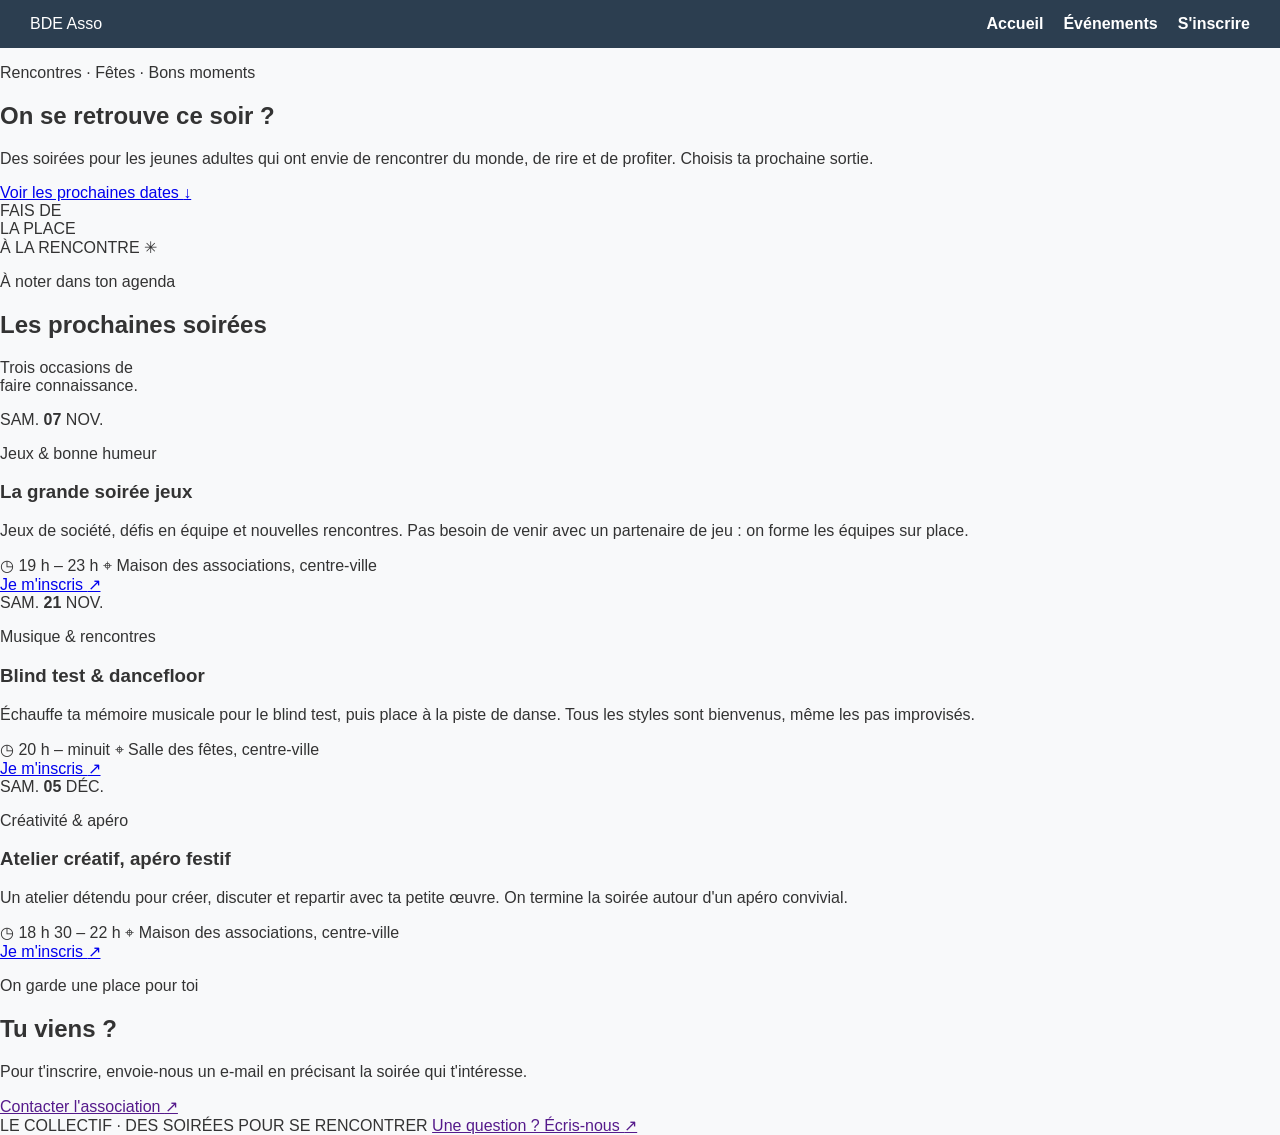
==== event.html @ 747a80a0 "Premier jet pour evenement" ====
<!DOCTYPE html>
<html lang="fr">
<head>
	<meta charset="UTF-8">
	<meta name="viewport" content="width=device-width, initial-scale=1.0">
	<meta name="theme-color" content="#f4f2eb">
	<title>Nos soirées | Le collectif</title>
	<link rel="stylesheet" href="style.css">
</head>
<body>
	<header>
		<nav class="navbar">
			<div class="logo">BDE Asso</div>
			<ul class="nav-links">
				<li><a href="#presentation">Accueil</a></li>
				<li><a href="#evenements">Événements</a></li>
				<li><a href="#inscription">S'inscrire</a></li>
			</ul>
		</nav>
	</header>

	<main>
		<section class="intro" id="presentation" aria-labelledby="page-title">
			<p class="eyebrow"><span></span> Rencontres · Fêtes · Bons moments</p>
			<h1 id="page-title">On se retrouve <span>ce soir&nbsp;?</span></h1>
			<p class="intro-copy">Des soirées pour les jeunes adultes qui ont envie de rencontrer du monde, de rire et de profiter. Choisis ta prochaine sortie.</p>
			<a class="text-link" href="#evenements">Voir les prochaines dates <span aria-hidden="true">↓</span></a>
			<div class="intro-stamp" aria-hidden="true">
				<span>FAIS DE<br>LA PLACE<br>À LA RENCONTRE</span>
				<span class="stamp-star">✳</span>
			</div>
		</section>

		<section class="events" id="evenements" aria-labelledby="events-title">
			<div class="section-heading">
				<div>
					<p class="eyebrow">À noter dans ton agenda</p>
					<h2 id="events-title">Les prochaines soirées</h2>
				</div>
				<p class="section-note">Trois occasions de<br>faire connaissance.</p>
			</div>

			<article class="event event-orange">
				<div class="event-date" aria-label="Samedi 7 novembre 2026">
					<span>SAM.</span>
					<strong>07</strong>
					<span>NOV.</span>
				</div>
				<div class="event-main">
					<p class="event-type">Jeux & bonne humeur</p>
					<h3>La grande soirée jeux</h3>
					<p class="event-description">Jeux de société, défis en équipe et nouvelles rencontres. Pas besoin de venir avec un partenaire de jeu : on forme les équipes sur place.</p>
					<div class="event-details">
						<span><span aria-hidden="true">◷</span> 19 h – 23 h</span>
						<span><span aria-hidden="true">⌖</span> Maison des associations, centre-ville</span>
					</div>
				</div>
				<a class="register-button" href="#inscription">
					Je m'inscris <span aria-hidden="true">↗</span>
				</a>
			</article>

			<article class="event event-green">
				<div class="event-date" aria-label="Samedi 21 novembre 2026">
					<span>SAM.</span>
					<strong>21</strong>
					<span>NOV.</span>
				</div>
				<div class="event-main">
					<p class="event-type">Musique & rencontres</p>
					<h3>Blind test & dancefloor</h3>
					<p class="event-description">Échauffe ta mémoire musicale pour le blind test, puis place à la piste de danse. Tous les styles sont bienvenus, même les pas improvisés.</p>
					<div class="event-details">
						<span><span aria-hidden="true">◷</span> 20 h – minuit</span>
						<span><span aria-hidden="true">⌖</span> Salle des fêtes, centre-ville</span>
					</div>
				</div>
				<a class="register-button" href="#inscription">
					Je m'inscris <span aria-hidden="true">↗</span>
				</a>
			</article>

			<article class="event event-blue">
				<div class="event-date" aria-label="Samedi 5 décembre 2026">
					<span>SAM.</span>
					<strong>05</strong>
					<span>DÉC.</span>
				</div>
				<div class="event-main">
					<p class="event-type">Créativité & apéro</p>
					<h3>Atelier créatif, apéro festif</h3>
					<p class="event-description">Un atelier détendu pour créer, discuter et repartir avec ta petite œuvre. On termine la soirée autour d'un apéro convivial.</p>
					<div class="event-details">
						<span><span aria-hidden="true">◷</span> 18 h 30 – 22 h</span>
						<span><span aria-hidden="true">⌖</span> Maison des associations, centre-ville</span>
					</div>
				</div>
				<a class="register-button" href="#inscription">
					Je m'inscris <span aria-hidden="true">↗</span>
				</a>
			</article>
		</section>

		<section class="signup" id="inscription" aria-labelledby="signup-title">
			<p class="eyebrow">On garde une place pour toi</p>
			<h2 id="signup-title">Tu viens ?</h2>
			<p>Pour t'inscrire, envoie-nous un e-mail en précisant la soirée qui t'intéresse.</p>
			<a class="register-button" href="">
				Contacter l'association <span aria-hidden="true">↗</span>
			</a>
		</section>
	</main>

	<footer class="site-footer">
		<span>LE COLLECTIF · DES SOIRÉES POUR SE RENCONTRER</span>
		<a href="">Une question ? Écris-nous <span aria-hidden="true">↗</span></a>
	</footer>
</body>
</html>
---- style.css ----
/* Styles généraux */
body {
    font-family: Arial, sans-serif;
    margin: 0;
    padding: 0;
    background-color: #f8f9fa;
    color: #333;
}

/* Barre de navigation */
.navbar {
    display: flex;
    justify-content: space-between;
    align-items: center;
    background-color: #2c3e50;
    color: white;
    padding: 15px 30px;
}

.nav-links {
    list-style: none;
    display: flex;
    gap: 20px;
    margin: 0;
    padding: 0;
}

.nav-links a {
    color: white;
    text-decoration: none;
    font-weight: bold;
}

.nav-links a:hover {
    text-decoration: underline;
}

/* Section Présentation */
.hero {
    text-align: center;
    padding: 60px 20px;
    background-color: white;
    margin: 20px auto;
    max-width: 800px;
    border-radius: 8px;
    box-shadow: 0 4px 6px rgba(0,0,0,0.1);
}
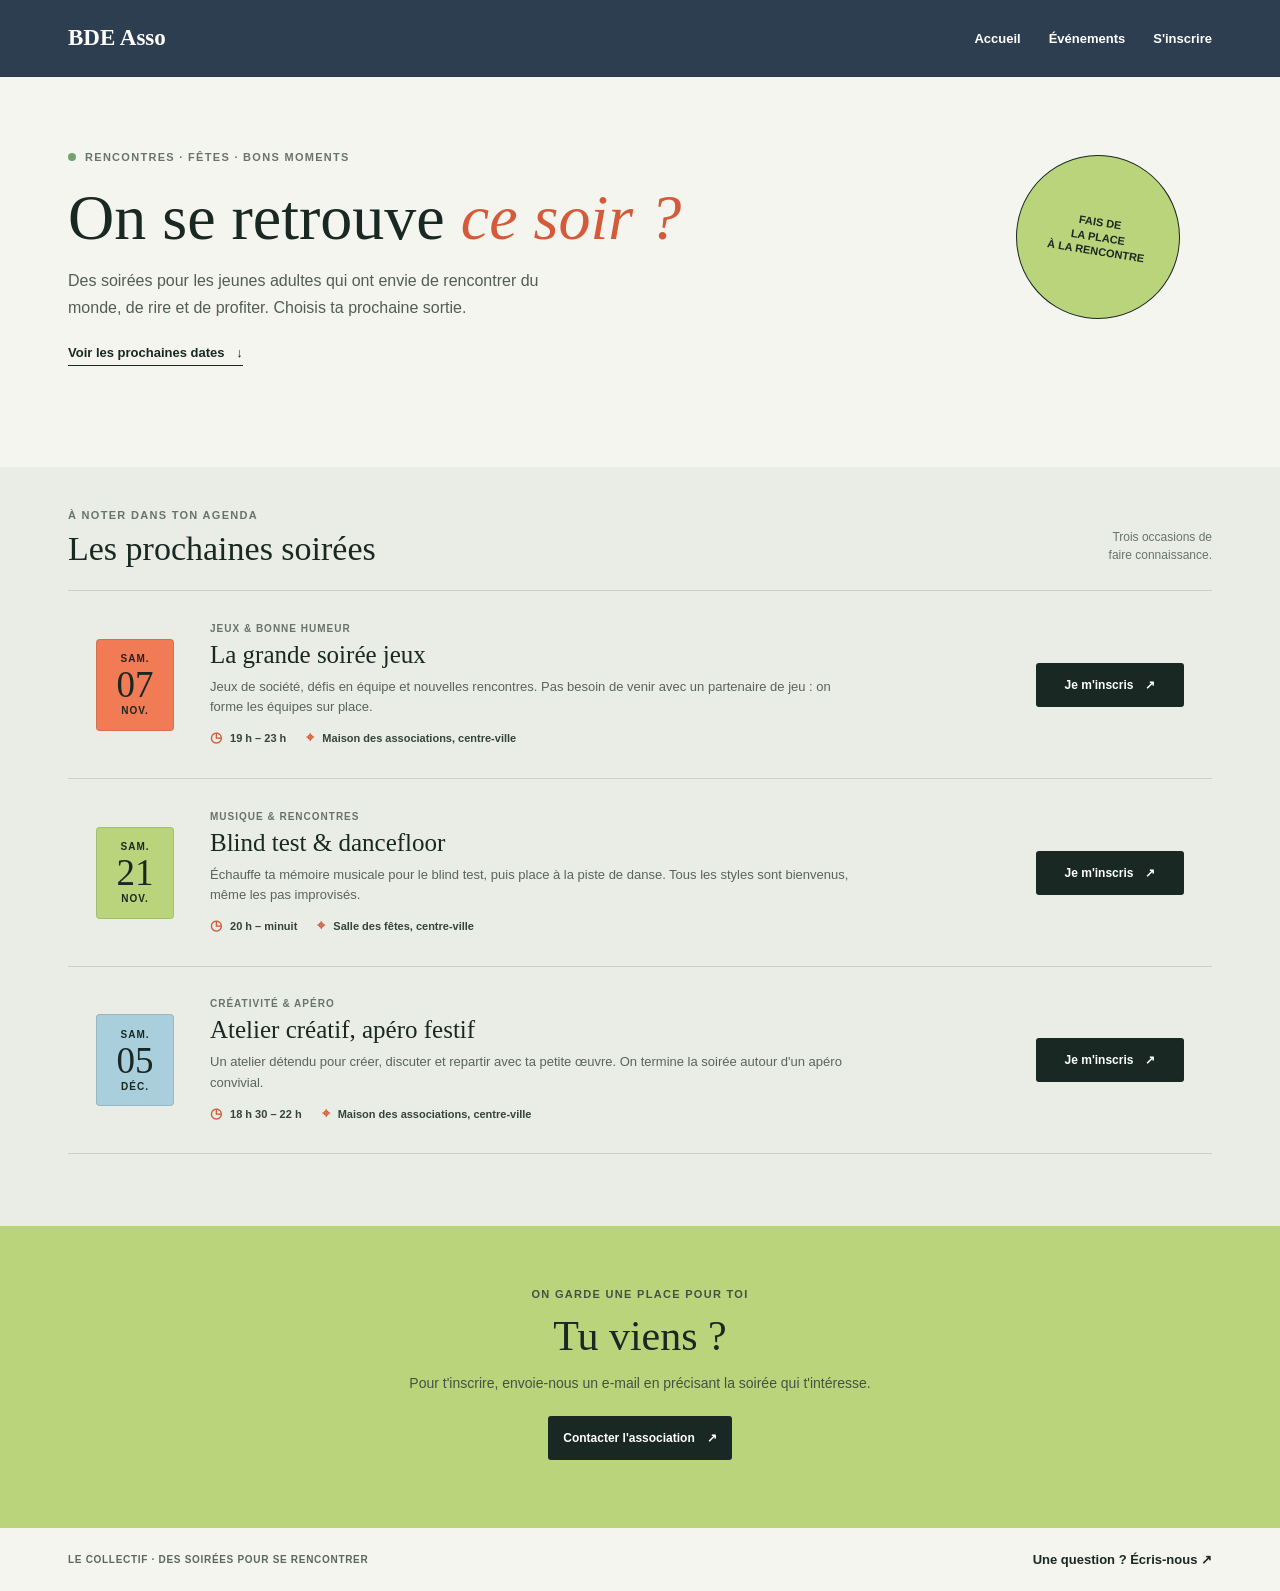
==== commit 3446ea01: "Reglement de problème avec le css et changement mineur dans le html de event" ====
--- a/event.html
+++ b/event.html
@@ -27,7 +27,6 @@
 			<a class="text-link" href="#evenements">Voir les prochaines dates <span aria-hidden="true">↓</span></a>
 			<div class="intro-stamp" aria-hidden="true">
 				<span>FAIS DE<br>LA PLACE<br>À LA RENCONTRE</span>
-				<span class="stamp-star">✳</span>
 			</div>
 		</section>
 
--- a/style.css
+++ b/style.css
@@ -1,47 +1,532 @@
-/* Styles généraux */
+:root {
+	--ink: #192822;
+	--paper: #f4f5ef;
+	--muted: #69746c;
+	--line: #d9ded5;
+	--orange: #f17b55;
+	--green: #b9d47b;
+	--blue: #a9cedc;
+}
+
+* {
+	box-sizing: border-box;
+}
+
+html {
+	scroll-behavior: smooth;
+}
+
 body {
-    font-family: Arial, sans-serif;
-    margin: 0;
-    padding: 0;
-    background-color: #f8f9fa;
-    color: #333;
-}
-
-/* Barre de navigation */
+	margin: 0;
+	background: var(--paper);
+	color: var(--ink);
+	font-family: "Trebuchet MS", Arial, sans-serif;
+	-webkit-font-smoothing: antialiased;
+}
+
+a {
+	color: inherit;
+}
+
+header {
+	border-bottom: 1px solid #263b4e;
+	background-color: #2c3e50;
+}
+
 .navbar {
-    display: flex;
-    justify-content: space-between;
-    align-items: center;
-    background-color: #2c3e50;
-    color: white;
-    padding: 15px 30px;
+	display: flex;
+	max-width: 1240px;
+	min-height: 76px;
+	align-items: center;
+	justify-content: space-between;
+	gap: 24px;
+	margin: 0 auto;
+	padding: 16px 48px;
+	color: white;
+}
+
+.logo {
+	font-family: Georgia, "Times New Roman", serif;
+	font-size: 23px;
+	font-weight: 700;
 }
 
 .nav-links {
-    list-style: none;
-    display: flex;
-    gap: 20px;
-    margin: 0;
-    padding: 0;
+	display: flex;
+	align-items: center;
+	gap: 28px;
+	margin: 0;
+	padding: 0;
+	list-style: none;
 }
 
 .nav-links a {
-    color: white;
-    text-decoration: none;
-    font-weight: bold;
+	color: white;
+	font-size: 13px;
+	font-weight: 700;
+	text-decoration: none;
 }
 
 .nav-links a:hover {
-    text-decoration: underline;
-}
-
-/* Section Présentation */
-.hero {
-    text-align: center;
-    padding: 60px 20px;
-    background-color: white;
-    margin: 20px auto;
-    max-width: 800px;
-    border-radius: 8px;
-    box-shadow: 0 4px 6px rgba(0,0,0,0.1);
-}+	color: var(--green);
+	text-decoration: underline;
+}
+
+main {
+	width: 100%;
+}
+
+.intro {
+	position: relative;
+	max-width: 1240px;
+	min-height: 390px;
+	margin: 0 auto;
+	padding: 74px 48px 64px;
+	overflow: hidden;
+}
+
+.eyebrow {
+	margin: 0;
+	color: var(--muted);
+	font-size: 11px;
+	font-weight: 800;
+	letter-spacing: 1.3px;
+	text-transform: uppercase;
+}
+
+.intro .eyebrow {
+	display: flex;
+	align-items: center;
+	gap: 9px;
+}
+
+.intro .eyebrow span {
+	width: 8px;
+	height: 8px;
+	border-radius: 50%;
+	background: #74a16e;
+}
+
+h1,
+h2,
+h3,
+p {
+	margin-top: 0;
+}
+
+h1 {
+	max-width: 760px;
+	margin: 22px 0 18px;
+	font-family: Georgia, "Times New Roman", serif;
+	font-size: 64px;
+	font-weight: 400;
+	line-height: 1.02;
+}
+
+h1 span {
+	color: #d45a39;
+	font-style: italic;
+}
+
+.intro-copy {
+	max-width: 490px;
+	margin-bottom: 22px;
+	color: #515d55;
+	font-size: 16px;
+	line-height: 1.65;
+}
+
+.text-link {
+	display: inline-block;
+	padding-bottom: 5px;
+	border-bottom: 1px solid var(--ink);
+	font-size: 13px;
+	font-weight: 800;
+	text-decoration: none;
+}
+
+.text-link span {
+	margin-left: 8px;
+}
+
+.intro-stamp {
+	position: absolute;
+	top: 78px;
+	right: 80px;
+	display: flex;
+	width: 164px;
+	height: 164px;
+	flex-direction: column;
+	align-items: center;
+	justify-content: center;
+	transform: rotate(9deg);
+	border: 1px solid var(--ink);
+	border-radius: 50%;
+	background: var(--green);
+	font-size: 11px;
+	font-weight: 900;
+	line-height: 1.35;
+	text-align: center;
+}
+
+.stamp-star {
+	position: absolute;
+	right: 12px;
+	bottom: 14px;
+	color: #d45a39;
+	font-size: 29px;
+}
+
+.events {
+	padding: 42px max(48px, calc((100% - 1144px) / 2)) 72px;
+	background: #e9ede5;
+}
+
+.section-heading {
+	display: flex;
+	max-width: 1144px;
+	align-items: end;
+	justify-content: space-between;
+	margin: 0 auto 22px;
+}
+
+.section-heading h2 {
+	margin: 9px 0 0;
+	font-family: Georgia, "Times New Roman", serif;
+	font-size: 34px;
+	font-weight: 400;
+}
+
+.section-note {
+	margin: 0 0 4px;
+	color: var(--muted);
+	font-size: 12px;
+	line-height: 1.5;
+	text-align: right;
+}
+
+.event {
+	display: grid;
+	max-width: 1144px;
+	min-height: 188px;
+	grid-template-columns: 88px minmax(0, 1fr) 148px;
+	align-items: center;
+	gap: 26px;
+	margin: 0 auto;
+	padding: 25px 28px;
+	border-top: 1px solid #cbd2c9;
+}
+
+.event:last-child {
+	border-bottom: 1px solid #cbd2c9;
+}
+
+.event-date {
+	display: flex;
+	width: 78px;
+	height: 92px;
+	flex-direction: column;
+	align-items: center;
+	justify-content: center;
+	gap: 2px;
+	border: 1px solid rgba(25, 40, 34, 0.13);
+	border-radius: 4px;
+	background: var(--orange);
+}
+
+.event-green .event-date {
+	background: var(--green);
+}
+
+.event-blue .event-date {
+	background: var(--blue);
+}
+
+.event-date span {
+	font-size: 10px;
+	font-weight: 800;
+	letter-spacing: 1px;
+}
+
+.event-date strong {
+	font-family: Georgia, "Times New Roman", serif;
+	font-size: 37px;
+	font-weight: 400;
+	line-height: 1;
+}
+
+.event-type {
+	margin-bottom: 7px;
+	color: #68736b;
+	font-size: 10px;
+	font-weight: 800;
+	letter-spacing: 1px;
+	text-transform: uppercase;
+}
+
+.event-main h3 {
+	margin-bottom: 8px;
+	font-family: Georgia, "Times New Roman", serif;
+	font-size: 25px;
+	font-weight: 400;
+}
+
+.event-description {
+	max-width: 650px;
+	margin-bottom: 12px;
+	color: #59645d;
+	font-size: 13px;
+	line-height: 1.55;
+}
+
+.event-details {
+	display: flex;
+	flex-wrap: wrap;
+	gap: 8px 20px;
+	color: #35443a;
+	font-size: 11px;
+	font-weight: 700;
+}
+
+.event-details span span {
+	margin-right: 5px;
+	color: #d45a39;
+	font-size: 14px;
+}
+
+.register-button {
+	display: inline-flex;
+	min-height: 44px;
+	align-items: center;
+	justify-content: center;
+	gap: 12px;
+	padding: 0 15px;
+	border-radius: 3px;
+	background: var(--ink);
+	color: white;
+	font-size: 12px;
+	font-weight: 800;
+	text-decoration: none;
+	transition: background-color 160ms ease, transform 160ms ease;
+}
+
+.register-button:hover {
+	transform: translateY(-2px);
+	background: #d45a39;
+}
+
+.register-button:focus-visible,
+a:focus-visible {
+	outline: 3px solid #d45a39;
+	outline-offset: 4px;
+}
+
+.signup {
+	padding: 62px 24px 68px;
+	background: var(--green);
+	text-align: center;
+}
+
+.signup .eyebrow,
+.signup > p:not(.eyebrow) {
+	color: #435244;
+}
+
+.signup h2 {
+	margin: 12px 0;
+	font-family: Georgia, "Times New Roman", serif;
+	font-size: 42px;
+	font-weight: 400;
+}
+
+.signup > p:not(.eyebrow) {
+	margin: 0 auto 22px;
+	font-size: 14px;
+	line-height: 1.6;
+}
+
+.site-footer {
+	display: flex;
+	max-width: 1240px;
+	align-items: center;
+	justify-content: space-between;
+	gap: 18px;
+	margin: 0 auto;
+	padding: 24px 48px;
+	color: #5b675f;
+	font-size: 10px;
+	font-weight: 800;
+	letter-spacing: 0.7px;
+}
+
+.site-footer a {
+	color: var(--ink);
+	font-size: 13px;
+	letter-spacing: 0;
+	text-decoration: none;
+}
+
+@media (max-width: 760px) {
+	.navbar {
+		min-height: 68px;
+		padding: 14px 22px;
+	}
+
+	.nav-links {
+		gap: 16px;
+	}
+
+	.nav-links a {
+		font-size: 12px;
+	}
+
+	.intro {
+		min-height: 360px;
+		padding: 62px 22px 48px;
+	}
+
+	h1 {
+		max-width: 540px;
+		font-size: 50px;
+	}
+
+	.intro-copy {
+		max-width: 430px;
+		font-size: 15px;
+	}
+
+	.intro-stamp {
+		top: 38px;
+		right: 26px;
+		width: 104px;
+		height: 104px;
+		font-size: 8px;
+	}
+
+	.stamp-star {
+		right: 4px;
+		bottom: 7px;
+		font-size: 20px;
+	}
+
+	.events {
+		padding: 38px 22px 52px;
+	}
+
+	.event {
+		grid-template-columns: 68px minmax(0, 1fr);
+		gap: 17px;
+		padding: 22px 0;
+	}
+
+	.event-date {
+		width: 64px;
+		height: 80px;
+	}
+
+	.event-date strong {
+		font-size: 32px;
+	}
+
+	.event-main h3 {
+		font-size: 22px;
+	}
+
+	.event-description {
+		font-size: 12px;
+	}
+
+	.event .register-button {
+		grid-column: 2;
+		justify-self: start;
+		min-width: 142px;
+	}
+
+	.site-footer {
+		padding: 22px;
+	}
+}
+
+@media (max-width: 420px) {
+	.navbar {
+		gap: 12px;
+		padding-right: 14px;
+		padding-left: 14px;
+	}
+
+	.logo {
+		font-size: 18px;
+	}
+
+	.nav-links {
+		gap: 9px;
+	}
+
+	.nav-links a {
+		font-size: 10px;
+	}
+
+	.intro-stamp {
+		top: 30px;
+		right: 18px;
+		width: 78px;
+		height: 78px;
+		font-size: 6px;
+	}
+
+	.stamp-star {
+		display: none;
+	}
+
+	h1 {
+		max-width: 290px;
+		font-size: 43px;
+	}
+
+	.section-heading h2 {
+		font-size: 29px;
+	}
+
+	.section-note {
+		font-size: 10px;
+	}
+
+	.event {
+		grid-template-columns: 56px minmax(0, 1fr);
+		gap: 13px;
+		/* ERREUR MOBILE volontaire : cette largeur fait déborder les cartes. */
+		min-width: 520px;
+	}
+
+	.event-date {
+		width: 54px;
+		height: 74px;
+	}
+
+	.event-details {
+		gap: 7px;
+		font-size: 10px;
+	}
+
+	.site-footer {
+		align-items: flex-start;
+		font-size: 8px;
+	}
+
+	.site-footer a {
+		font-size: 11px;
+		text-align: right;
+	}
+}
+
+@media (prefers-reduced-motion: reduce) {
+	html {
+		scroll-behavior: auto;
+	}
+
+	*,
+	*::before,
+	*::after {
+		transition-duration: 0.01ms !important;
+	}
+}
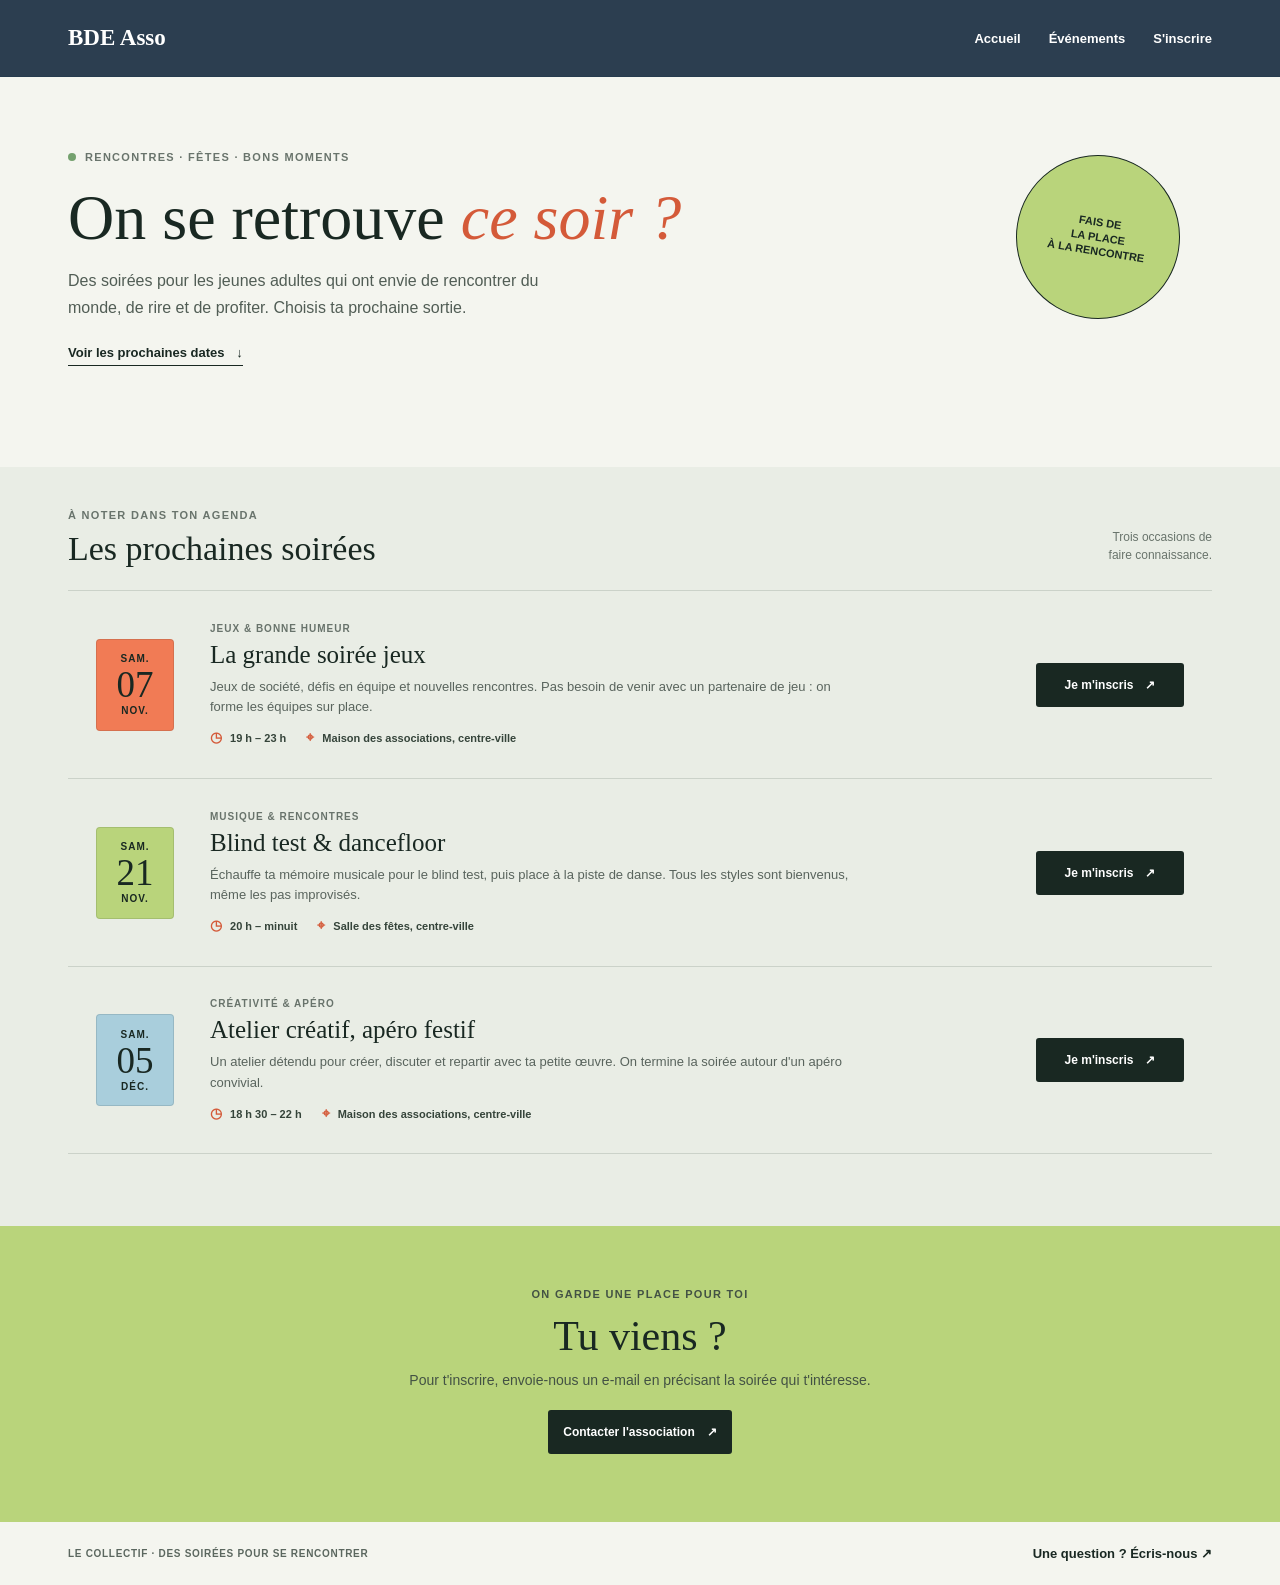
==== commit 67e1df80: "ajout du menu dans inscription.html" ====
--- a/event.html
+++ b/event.html
@@ -12,9 +12,9 @@
 		<nav class="navbar">
 			<div class="logo">BDE Asso</div>
 			<ul class="nav-links">
-				<li><a href="#presentation">Accueil</a></li>
-				<li><a href="#evenements">Événements</a></li>
-				<li><a href="#inscription">S'inscrire</a></li>
+				<li><a href="index.html">Accueil</a></li>
+				<li><a href="event.html">Événements</a></li>
+				<li><a href="inscription.html">S'inscrire</a></li>
 			</ul>
 		</nav>
 	</header>
--- a/style.css
+++ b/style.css
@@ -342,7 +342,6 @@
 .signup > p:not(.eyebrow) {
 	margin: 0 auto 22px;
 	font-size: 14px;
-	line-height: 1.6;
 }
 
 .site-footer {
